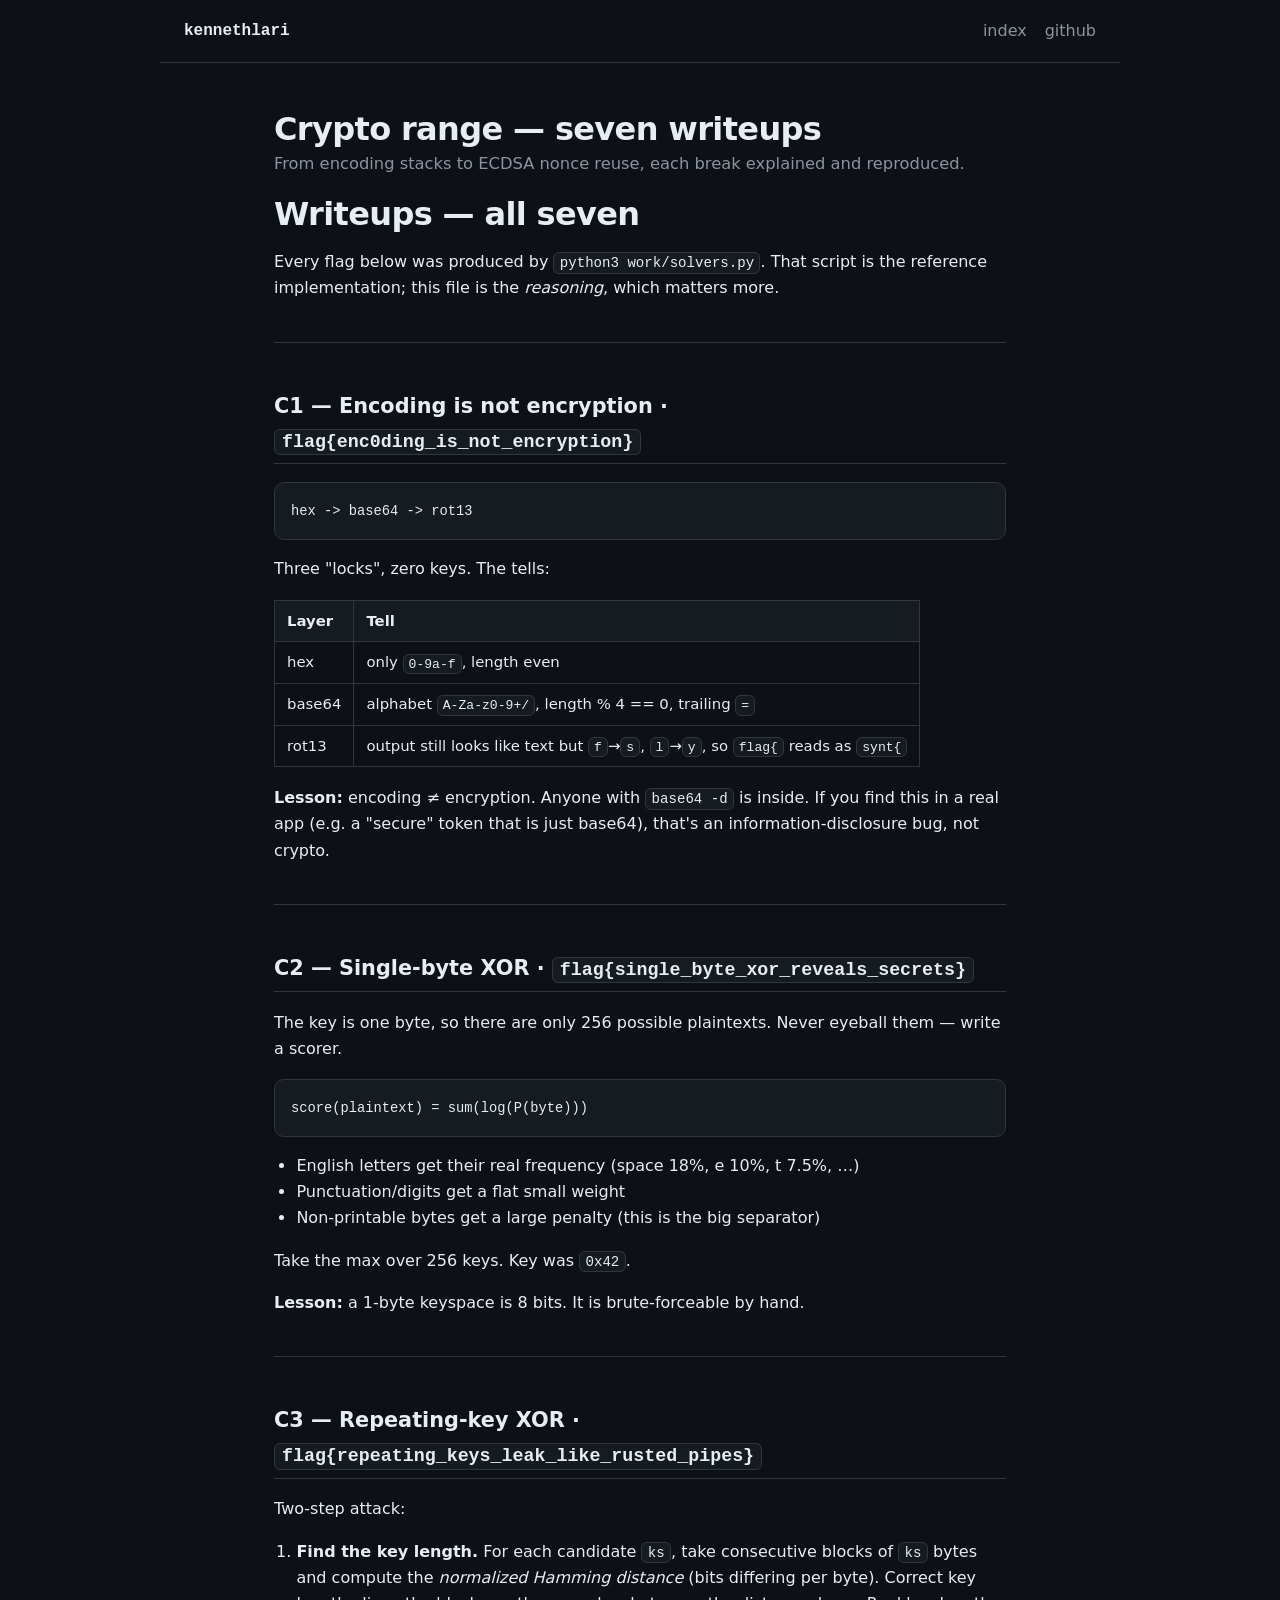
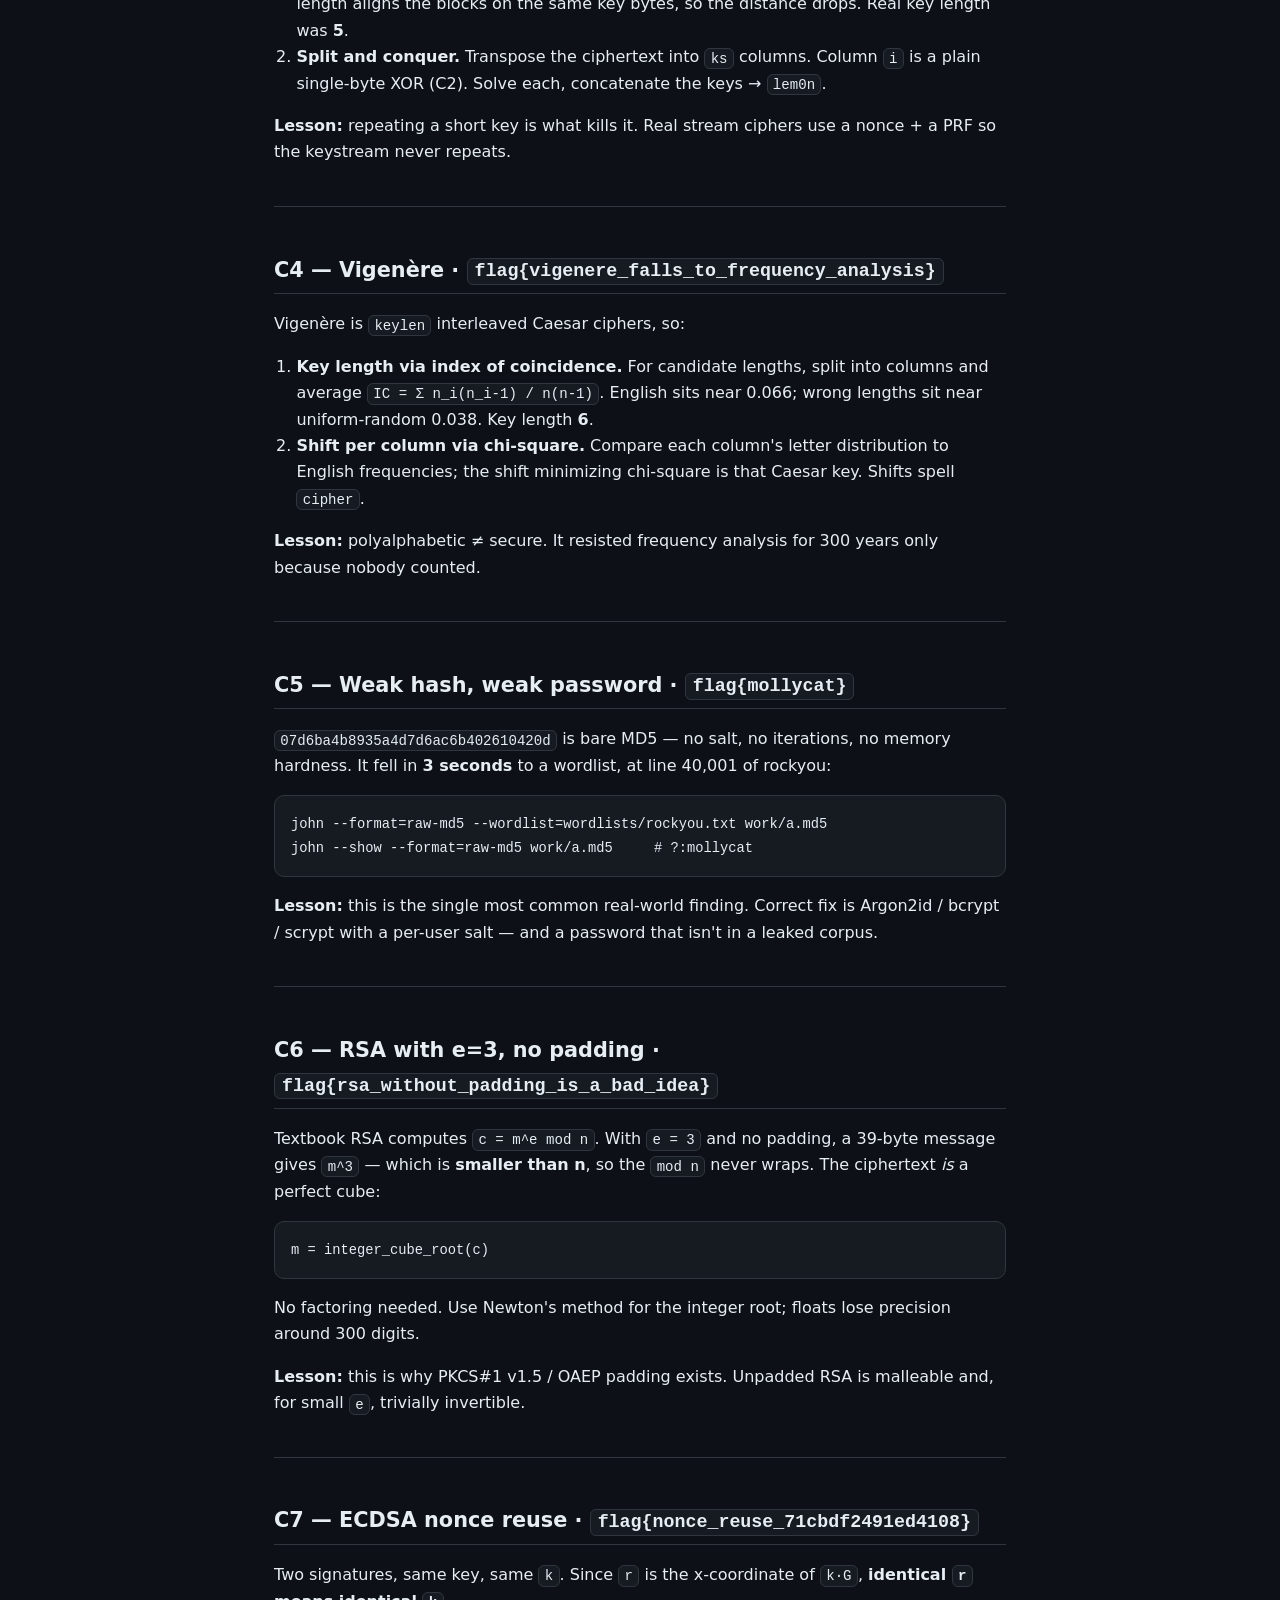
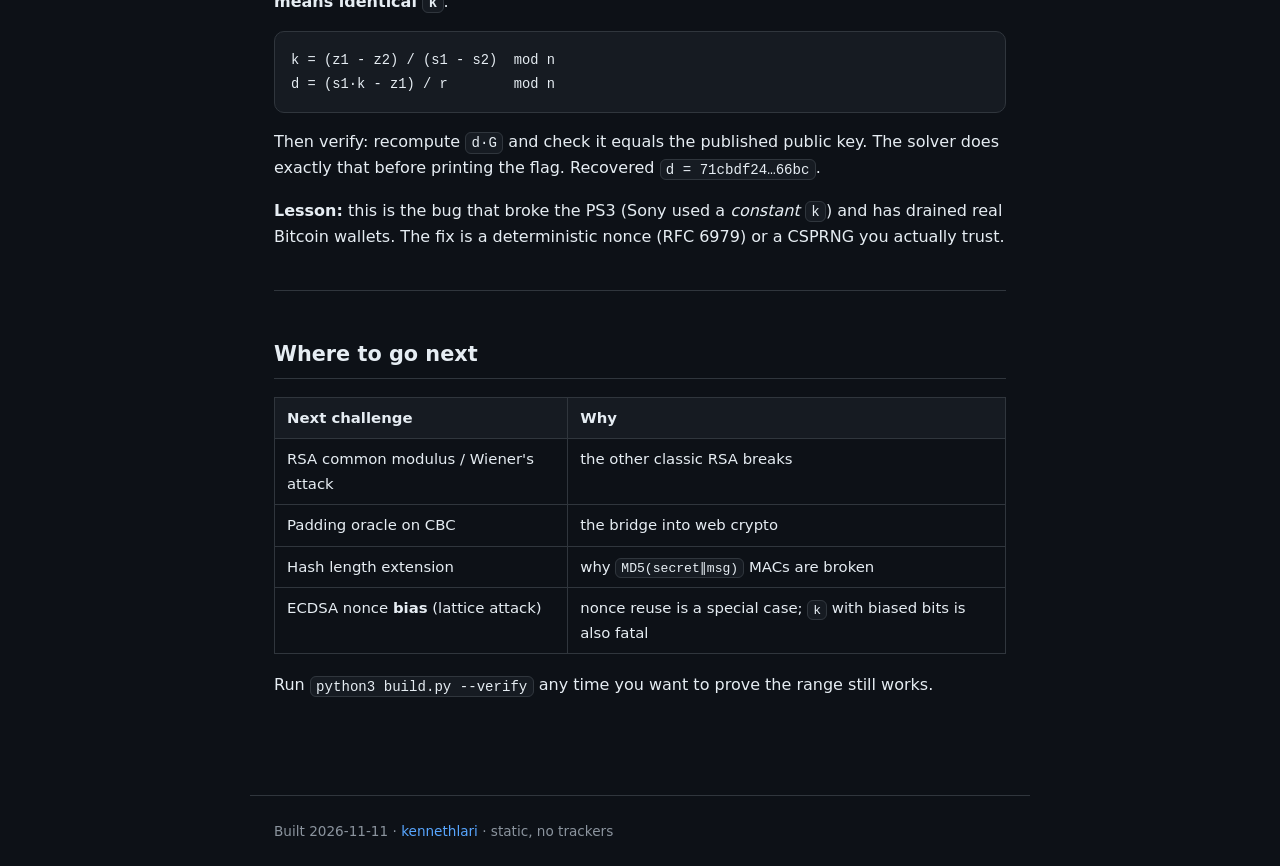
==== docs/crypto/index.html @ 3ff1f60e "static portfolio: vaultly engagement report + crypto writeups" ====
<!doctype html>
<html lang="en">
<head>
<meta charset="utf-8">
<meta name="viewport" content="width=device-width,initial-scale=1">
<title>Crypto range — seven writeups · kennethlari</title>
<meta name="description" content="From encoding stacks to ECDSA nonce reuse, each break explained and reproduced.">
<meta property="og:title" content="Crypto range — seven writeups">
<meta property="og:description" content="From encoding stacks to ECDSA nonce reuse, each break explained and reproduced.">
<link rel="stylesheet" href="../style.css">
</head>
<body>
<header class="site">
  <a class="brand" href="../index.html">kennethlari</a>
  <nav><a href="../index.html">index</a><a href="https://github.com/YOUR-USERNAME">github</a></nav>
</header>
<main class="wrap">
<h1>Crypto range — seven writeups</h1>
<p class="sub">From encoding stacks to ECDSA nonce reuse, each break explained and reproduced.</p>
<h1 id="writeups-all-seven">Writeups — all seven</h1>
<p>Every flag below was produced by <code>python3 work/solvers.py</code>. That script is the
reference implementation; this file is the <em>reasoning</em>, which matters more.</p>
<hr />
<h2 id="c1-encoding-is-not-encryption-flagenc0ding_is_not_encryption">C1 — Encoding is not encryption · <code>flag{enc0ding_is_not_encryption}</code></h2>
<pre><code>hex -&gt; base64 -&gt; rot13
</code></pre>
<p>Three "locks", zero keys. The tells:</p>
<table>
<thead>
<tr>
<th>Layer</th>
<th>Tell</th>
</tr>
</thead>
<tbody>
<tr>
<td>hex</td>
<td>only <code>0-9a-f</code>, length even</td>
</tr>
<tr>
<td>base64</td>
<td>alphabet <code>A-Za-z0-9+/</code>, length % 4 == 0, trailing <code>=</code></td>
</tr>
<tr>
<td>rot13</td>
<td>output still looks like text but <code>f</code>→<code>s</code>, <code>l</code>→<code>y</code>, so <code>flag{</code> reads as <code>synt{</code></td>
</tr>
</tbody>
</table>
<p><strong>Lesson:</strong> encoding ≠ encryption. Anyone with <code>base64 -d</code> is inside. If you
find this in a real app (e.g. a "secure" token that is just base64), that's an
information-disclosure bug, not crypto.</p>
<hr />
<h2 id="c2-single-byte-xor-flagsingle_byte_xor_reveals_secrets">C2 — Single-byte XOR · <code>flag{single_byte_xor_reveals_secrets}</code></h2>
<p>The key is one byte, so there are only 256 possible plaintexts. Never eyeball
them — write a scorer.</p>
<pre><code class="language-python">score(plaintext) = sum(log(P(byte)))
</code></pre>
<ul>
<li>English letters get their real frequency (space 18%, e 10%, t 7.5%, …)</li>
<li>Punctuation/digits get a flat small weight</li>
<li>Non-printable bytes get a large penalty (this is the big separator)</li>
</ul>
<p>Take the max over 256 keys. Key was <code>0x42</code>.</p>
<p><strong>Lesson:</strong> a 1-byte keyspace is 8 bits. It is brute-forceable by hand.</p>
<hr />
<h2 id="c3-repeating-key-xor-flagrepeating_keys_leak_like_rusted_pipes">C3 — Repeating-key XOR · <code>flag{repeating_keys_leak_like_rusted_pipes}</code></h2>
<p>Two-step attack:</p>
<ol>
<li><strong>Find the key length.</strong> For each candidate <code>ks</code>, take consecutive blocks of
   <code>ks</code> bytes and compute the <em>normalized Hamming distance</em> (bits differing per
   byte). Correct key length aligns the blocks on the same key bytes, so the
   distance drops. Real key length was <strong>5</strong>.</li>
<li><strong>Split and conquer.</strong> Transpose the ciphertext into <code>ks</code> columns. Column <code>i</code>
   is a plain single-byte XOR (C2). Solve each, concatenate the keys → <code>lem0n</code>.</li>
</ol>
<p><strong>Lesson:</strong> repeating a short key is what kills it. Real stream ciphers use a
nonce + a PRF so the keystream never repeats.</p>
<hr />
<h2 id="c4-vigenere-flagvigenere_falls_to_frequency_analysis">C4 — Vigenère · <code>flag{vigenere_falls_to_frequency_analysis}</code></h2>
<p>Vigenère is <code>keylen</code> interleaved Caesar ciphers, so:</p>
<ol>
<li><strong>Key length via index of coincidence.</strong> For candidate lengths, split into
   columns and average <code>IC = Σ n_i(n_i-1) / n(n-1)</code>. English sits near 0.066;
   wrong lengths sit near uniform-random 0.038. Key length <strong>6</strong>.</li>
<li><strong>Shift per column via chi-square.</strong> Compare each column's letter
   distribution to English frequencies; the shift minimizing chi-square is that
   Caesar key. Shifts spell <code>cipher</code>.</li>
</ol>
<p><strong>Lesson:</strong> polyalphabetic ≠ secure. It resisted frequency analysis for 300
years only because nobody counted.</p>
<hr />
<h2 id="c5-weak-hash-weak-password-flagmollycat">C5 — Weak hash, weak password · <code>flag{mollycat}</code></h2>
<p><code>07d6ba4b8935a4d7d6ac6b402610420d</code> is bare MD5 — no salt, no iterations, no
memory hardness. It fell in <strong>3 seconds</strong> to a wordlist, at line 40,001 of
rockyou:</p>
<pre><code class="language-bash">john --format=raw-md5 --wordlist=wordlists/rockyou.txt work/a.md5
john --show --format=raw-md5 work/a.md5     # ?:mollycat
</code></pre>
<p><strong>Lesson:</strong> this is the single most common real-world finding. Correct fix is
Argon2id / bcrypt / scrypt with a per-user salt — and a password that isn't in
a leaked corpus.</p>
<hr />
<h2 id="c6-rsa-with-e3-no-padding-flagrsa_without_padding_is_a_bad_idea">C6 — RSA with e=3, no padding · <code>flag{rsa_without_padding_is_a_bad_idea}</code></h2>
<p>Textbook RSA computes <code>c = m^e mod n</code>. With <code>e = 3</code> and no padding, a 39-byte
message gives <code>m^3</code> — which is <strong>smaller than n</strong>, so the <code>mod n</code> never wraps.
The ciphertext <em>is</em> a perfect cube:</p>
<pre><code>m = integer_cube_root(c)
</code></pre>
<p>No factoring needed. Use Newton's method for the integer root; floats lose
precision around 300 digits.</p>
<p><strong>Lesson:</strong> this is why PKCS#1 v1.5 / OAEP padding exists. Unpadded RSA is
malleable and, for small <code>e</code>, trivially invertible.</p>
<hr />
<h2 id="c7-ecdsa-nonce-reuse-flagnonce_reuse_71cbdf2491ed4108">C7 — ECDSA nonce reuse · <code>flag{nonce_reuse_71cbdf2491ed4108}</code></h2>
<p>Two signatures, same key, same <code>k</code>. Since <code>r</code> is the x-coordinate of <code>k·G</code>,
<strong>identical <code>r</code> means identical <code>k</code></strong>.</p>
<pre><code>k = (z1 - z2) / (s1 - s2)  mod n
d = (s1·k - z1) / r        mod n
</code></pre>
<p>Then verify: recompute <code>d·G</code> and check it equals the published public key. The
solver does exactly that before printing the flag. Recovered
<code>d = 71cbdf24…66bc</code>.</p>
<p><strong>Lesson:</strong> this is the bug that broke the PS3 (Sony used a <em>constant</em> <code>k</code>) and
has drained real Bitcoin wallets. The fix is a deterministic nonce
(RFC 6979) or a CSPRNG you actually trust.</p>
<hr />
<h2 id="where-to-go-next">Where to go next</h2>
<table>
<thead>
<tr>
<th>Next challenge</th>
<th>Why</th>
</tr>
</thead>
<tbody>
<tr>
<td>RSA common modulus / Wiener's attack</td>
<td>the other classic RSA breaks</td>
</tr>
<tr>
<td>Padding oracle on CBC</td>
<td>the bridge into web crypto</td>
</tr>
<tr>
<td>Hash length extension</td>
<td>why <code>MD5(secret‖msg)</code> MACs are broken</td>
</tr>
<tr>
<td>ECDSA nonce <strong>bias</strong> (lattice attack)</td>
<td>nonce reuse is a special case; <code>k</code> with biased bits is also fatal</td>
</tr>
</tbody>
</table>
<p>Run <code>python3 build.py --verify</code> any time you want to prove the range still works.</p>
</main>
<footer>Built 2026-11-11 · <a href="https://github.com/YOUR-USERNAME">kennethlari</a> · static, no trackers</footer>
</body>
</html>
---- docs/style.css ----
:root{--bg:#0d1117;--fg:#e6edf3;--dim:#8b949e;--line:#30363d;--acc:#58a6ff;--ok:#3fb950;--warn:#d29922;--bad:#f85149}
*{box-sizing:border-box}
html{color-scheme:dark}
body{margin:0;background:var(--bg);color:var(--fg);
 font:16px/1.65 ui-sans-serif,system-ui,-apple-system,"Segoe UI",Roboto,Helvetica,Arial,sans-serif}
a{color:var(--acc);text-decoration:none}a:hover{text-decoration:underline}
header.site{border-bottom:1px solid var(--line);padding:18px 24px;
 display:flex;justify-content:space-between;align-items:center;max-width:960px;margin:0 auto}
header.site .brand{font-family:ui-monospace,SFMono-Regular,Menlo,monospace;font-weight:600;color:var(--fg)}
header.site nav a{margin-left:18px;color:var(--dim)}
main.wrap{max-width:780px;margin:0 auto;padding:40px 24px 80px}
h1{font-size:2rem;line-height:1.2;margin:.2em 0 .1em;letter-spacing:-.02em}
h2{font-size:1.3rem;margin-top:2.2em;padding-bottom:.3em;border-bottom:1px solid var(--line)}
h3{font-size:1.05rem;margin-top:1.8em}
p.sub{color:var(--dim);margin-top:0;font-size:1.02rem}
code{font-family:ui-monospace,SFMono-Regular,Menlo,monospace;font-size:.88em;
 background:#161b22;border:1px solid var(--line);border-radius:6px;padding:.12em .38em}
pre{background:#161b22;border:1px solid var(--line);border-radius:10px;
 padding:16px;overflow:auto;line-height:1.5}
pre code{background:none;border:0;padding:0;font-size:.86em}
table{border-collapse:collapse;width:100%;margin:1.2em 0;font-size:.93em;display:block;overflow-x:auto}
th,td{border:1px solid var(--line);padding:8px 12px;text-align:left;vertical-align:top}
th{background:#161b22;font-weight:600}
blockquote{margin:1.2em 0;padding:.2em 1em;border-left:3px solid var(--acc);color:var(--dim);background:#11161d}
hr{border:0;border-top:1px solid var(--line);margin:2.5em 0}
ul,ol{padding-left:1.4em}
footer{max-width:780px;margin:0 auto;padding:24px;border-top:1px solid var(--line);
 color:var(--dim);font-size:.85rem}
.cards{display:grid;gap:16px;margin:2.5em 0}
.card{border:1px solid var(--line);border-radius:12px;padding:20px 22px;background:#11161d}
.card:hover{border-color:var(--acc)}
.card h3{margin:0 0 .3em;font-size:1.1rem}
.card p{margin:0;color:var(--dim);font-size:.93rem}
.card .tags{margin-top:.8em;font-size:.78rem;color:var(--dim);
 font-family:ui-monospace,SFMono-Regular,Menlo,monospace}
.kpis{display:flex;flex-wrap:wrap;gap:10px;margin:1.6em 0 0}
.kpi{border:1px solid var(--line);border-radius:999px;padding:5px 12px;font-size:.8rem;color:var(--dim)}
.kpi b{color:var(--fg);font-family:ui-monospace,SFMono-Regular,Menlo,monospace}
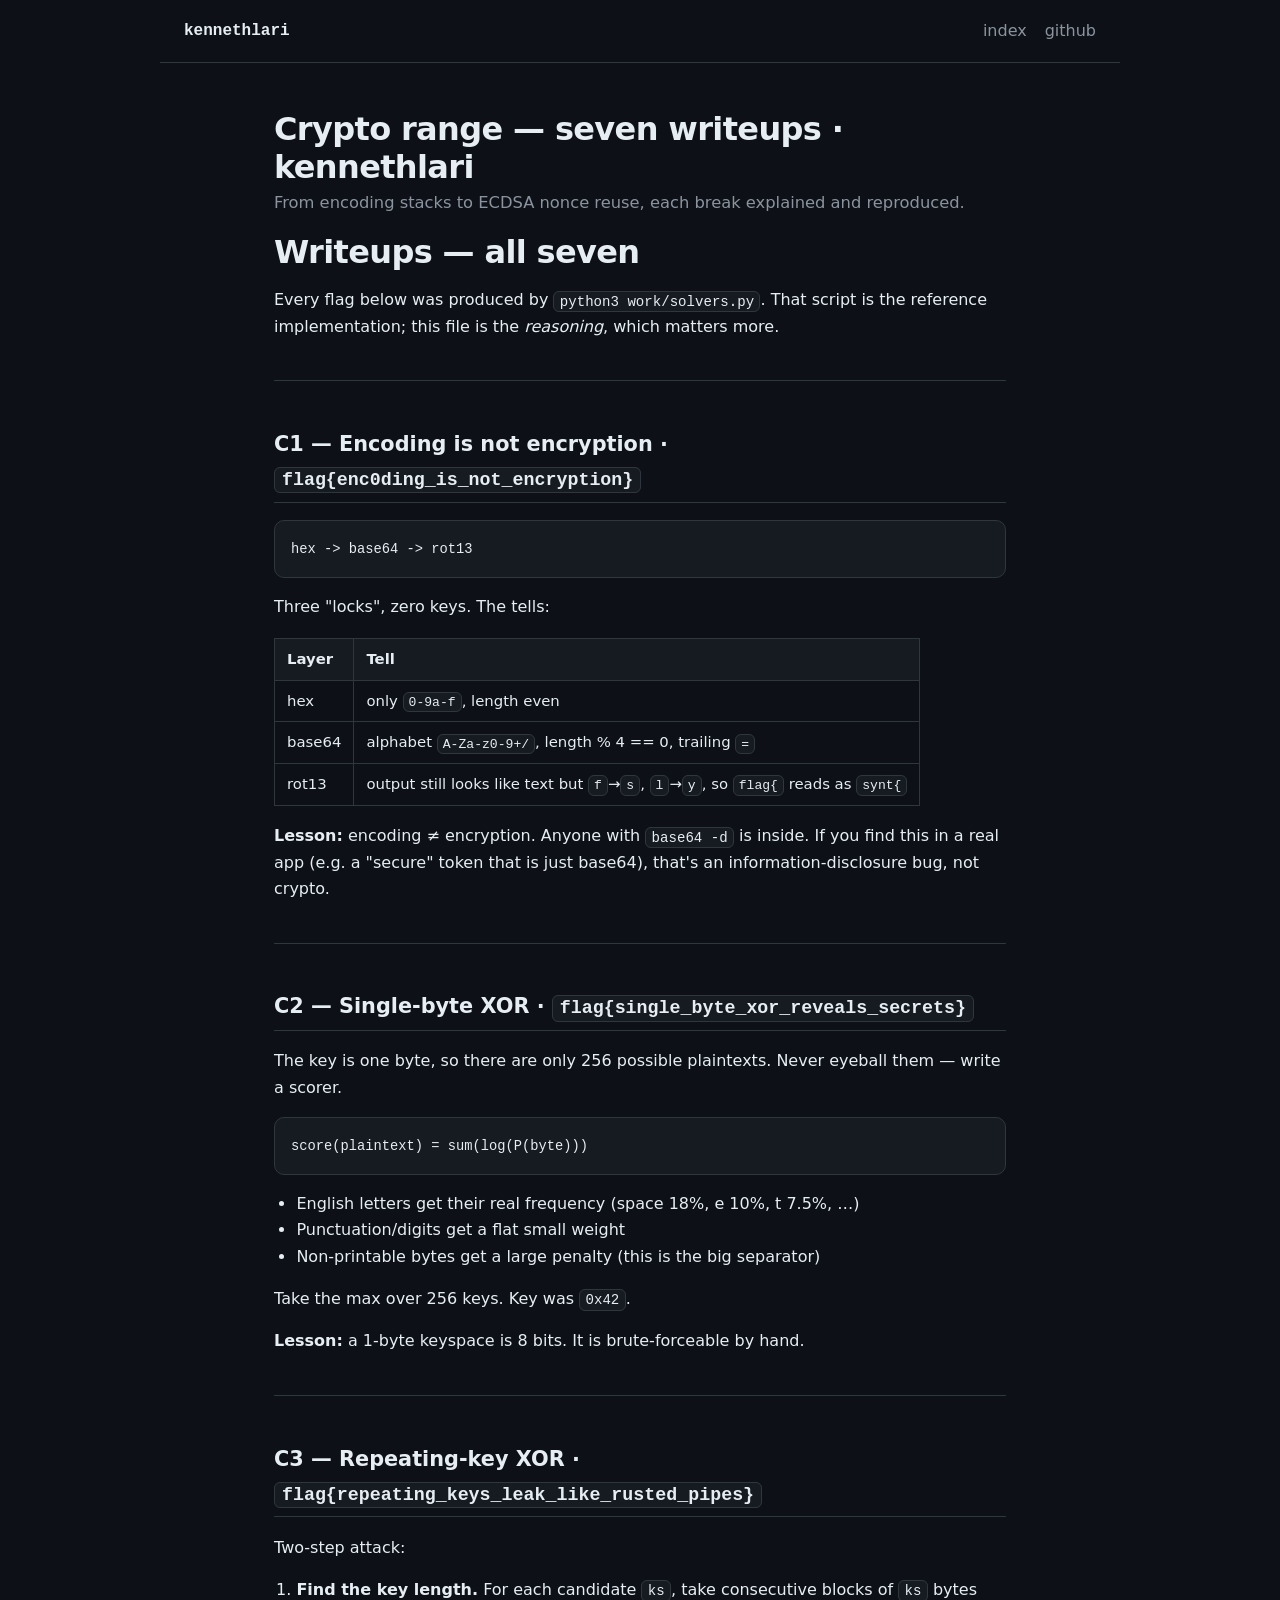
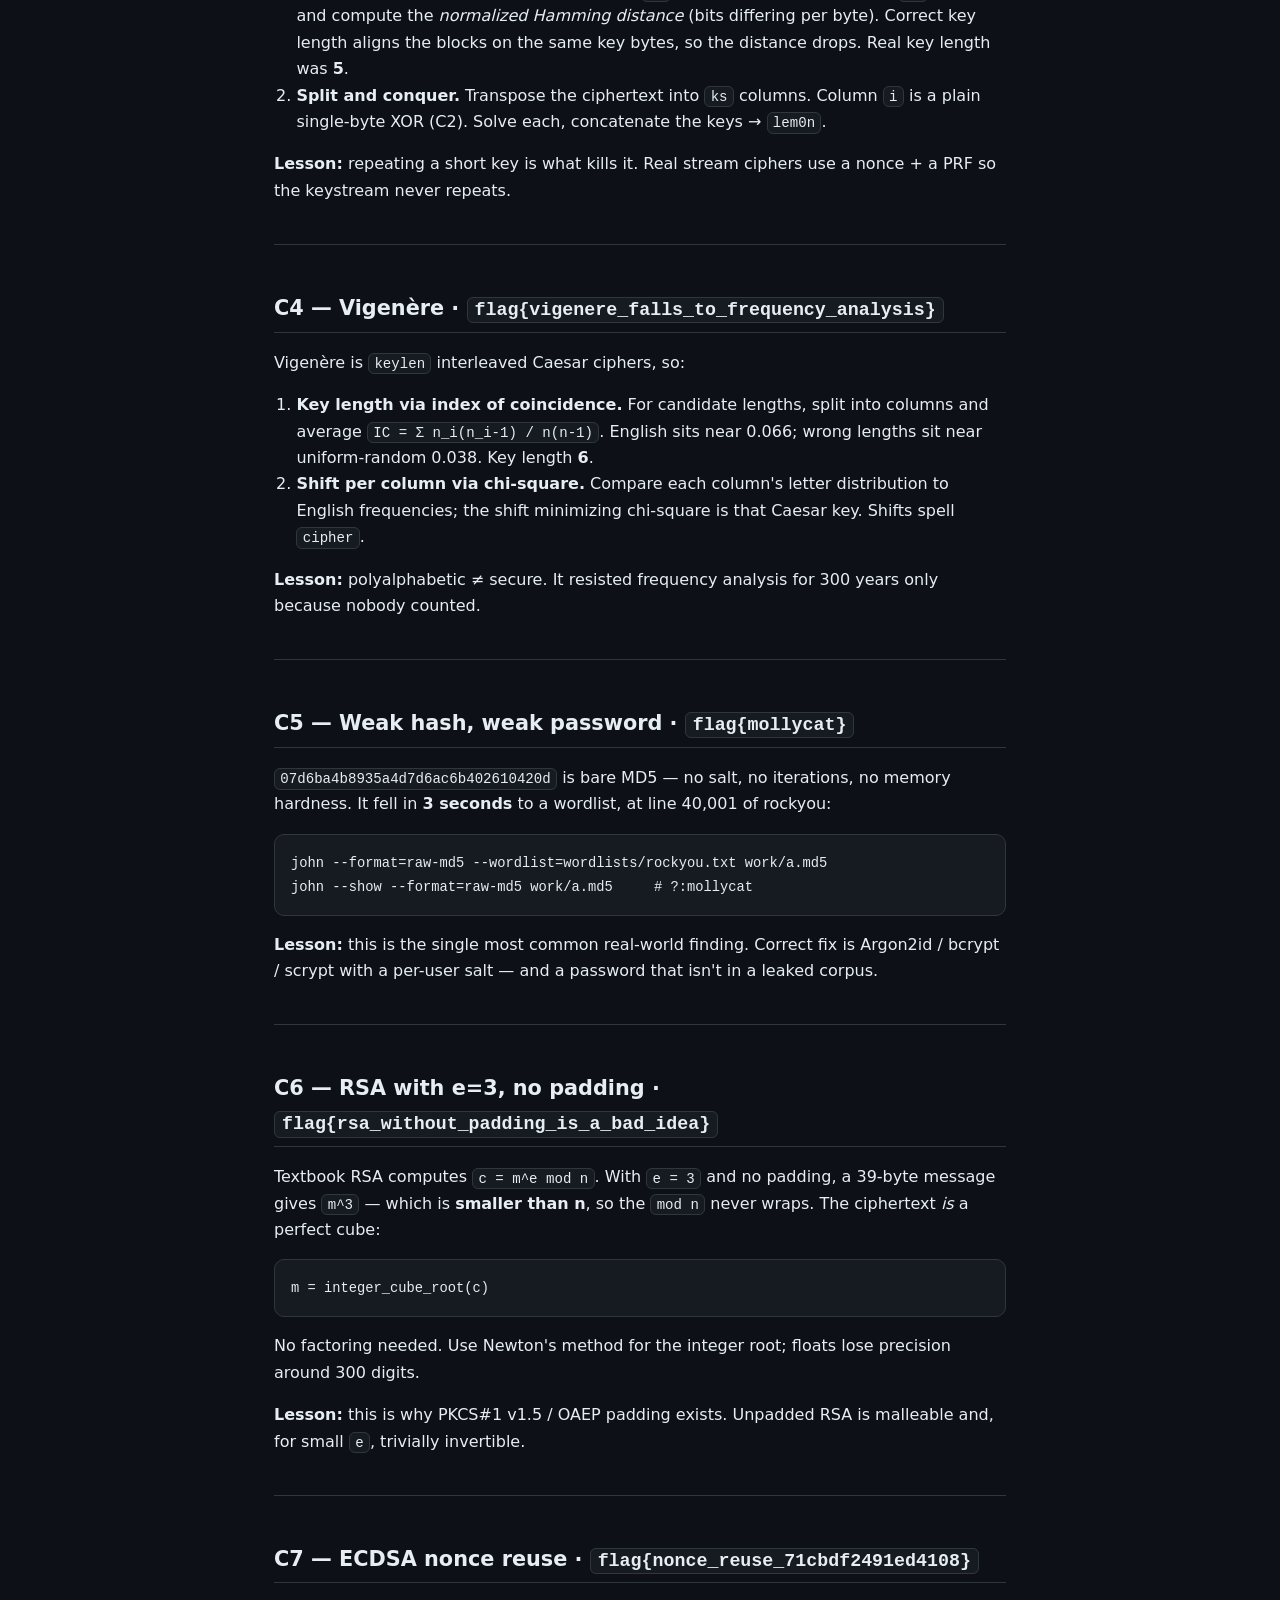
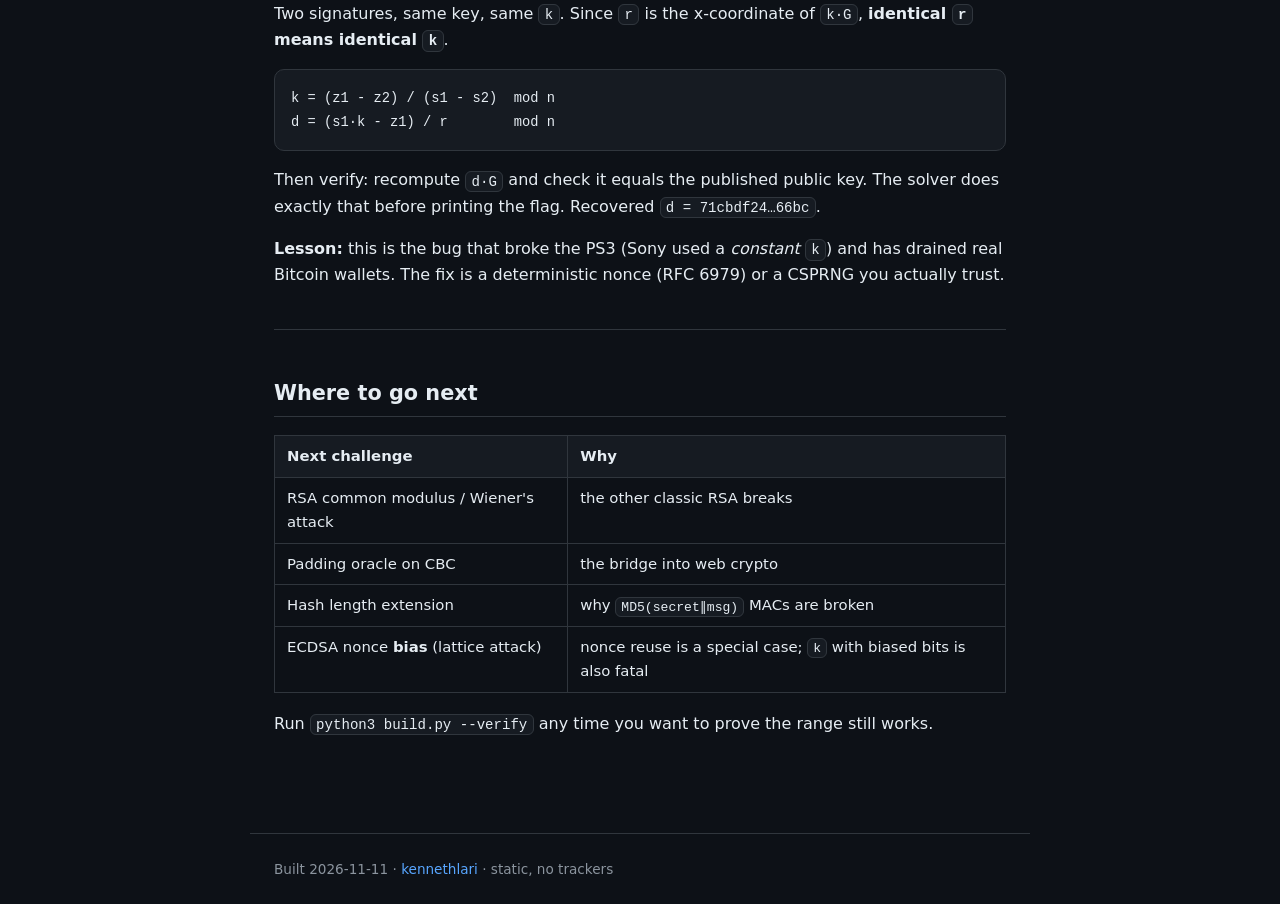
==== commit d95679fc: "fix duplicated page title" ====
--- a/docs/crypto/index.html
+++ b/docs/crypto/index.html
@@ -3,19 +3,19 @@
 <head>
 <meta charset="utf-8">
 <meta name="viewport" content="width=device-width,initial-scale=1">
-<title>Crypto range — seven writeups · kennethlari</title>
+<title>Crypto range — seven writeups · kennethlari · kennethlari</title>
 <meta name="description" content="From encoding stacks to ECDSA nonce reuse, each break explained and reproduced.">
-<meta property="og:title" content="Crypto range — seven writeups">
+<meta property="og:title" content="Crypto range — seven writeups · kennethlari">
 <meta property="og:description" content="From encoding stacks to ECDSA nonce reuse, each break explained and reproduced.">
 <link rel="stylesheet" href="../style.css">
 </head>
 <body>
 <header class="site">
   <a class="brand" href="../index.html">kennethlari</a>
-  <nav><a href="../index.html">index</a><a href="https://github.com/YOUR-USERNAME">github</a></nav>
+  <nav><a href="../index.html">index</a><a href="https://github.com/kenlari">github</a></nav>
 </header>
 <main class="wrap">
-<h1>Crypto range — seven writeups</h1>
+<h1>Crypto range — seven writeups · kennethlari</h1>
 <p class="sub">From encoding stacks to ECDSA nonce reuse, each break explained and reproduced.</p>
 <h1 id="writeups-all-seven">Writeups — all seven</h1>
 <p>Every flag below was produced by <code>python3 work/solvers.py</code>. That script is the
@@ -154,6 +154,6 @@
 </table>
 <p>Run <code>python3 build.py --verify</code> any time you want to prove the range still works.</p>
 </main>
-<footer>Built 2026-11-11 · <a href="https://github.com/YOUR-USERNAME">kennethlari</a> · static, no trackers</footer>
+<footer>Built 2026-11-11 · <a href="https://github.com/kenlari">kennethlari</a> · static, no trackers</footer>
 </body>
 </html>
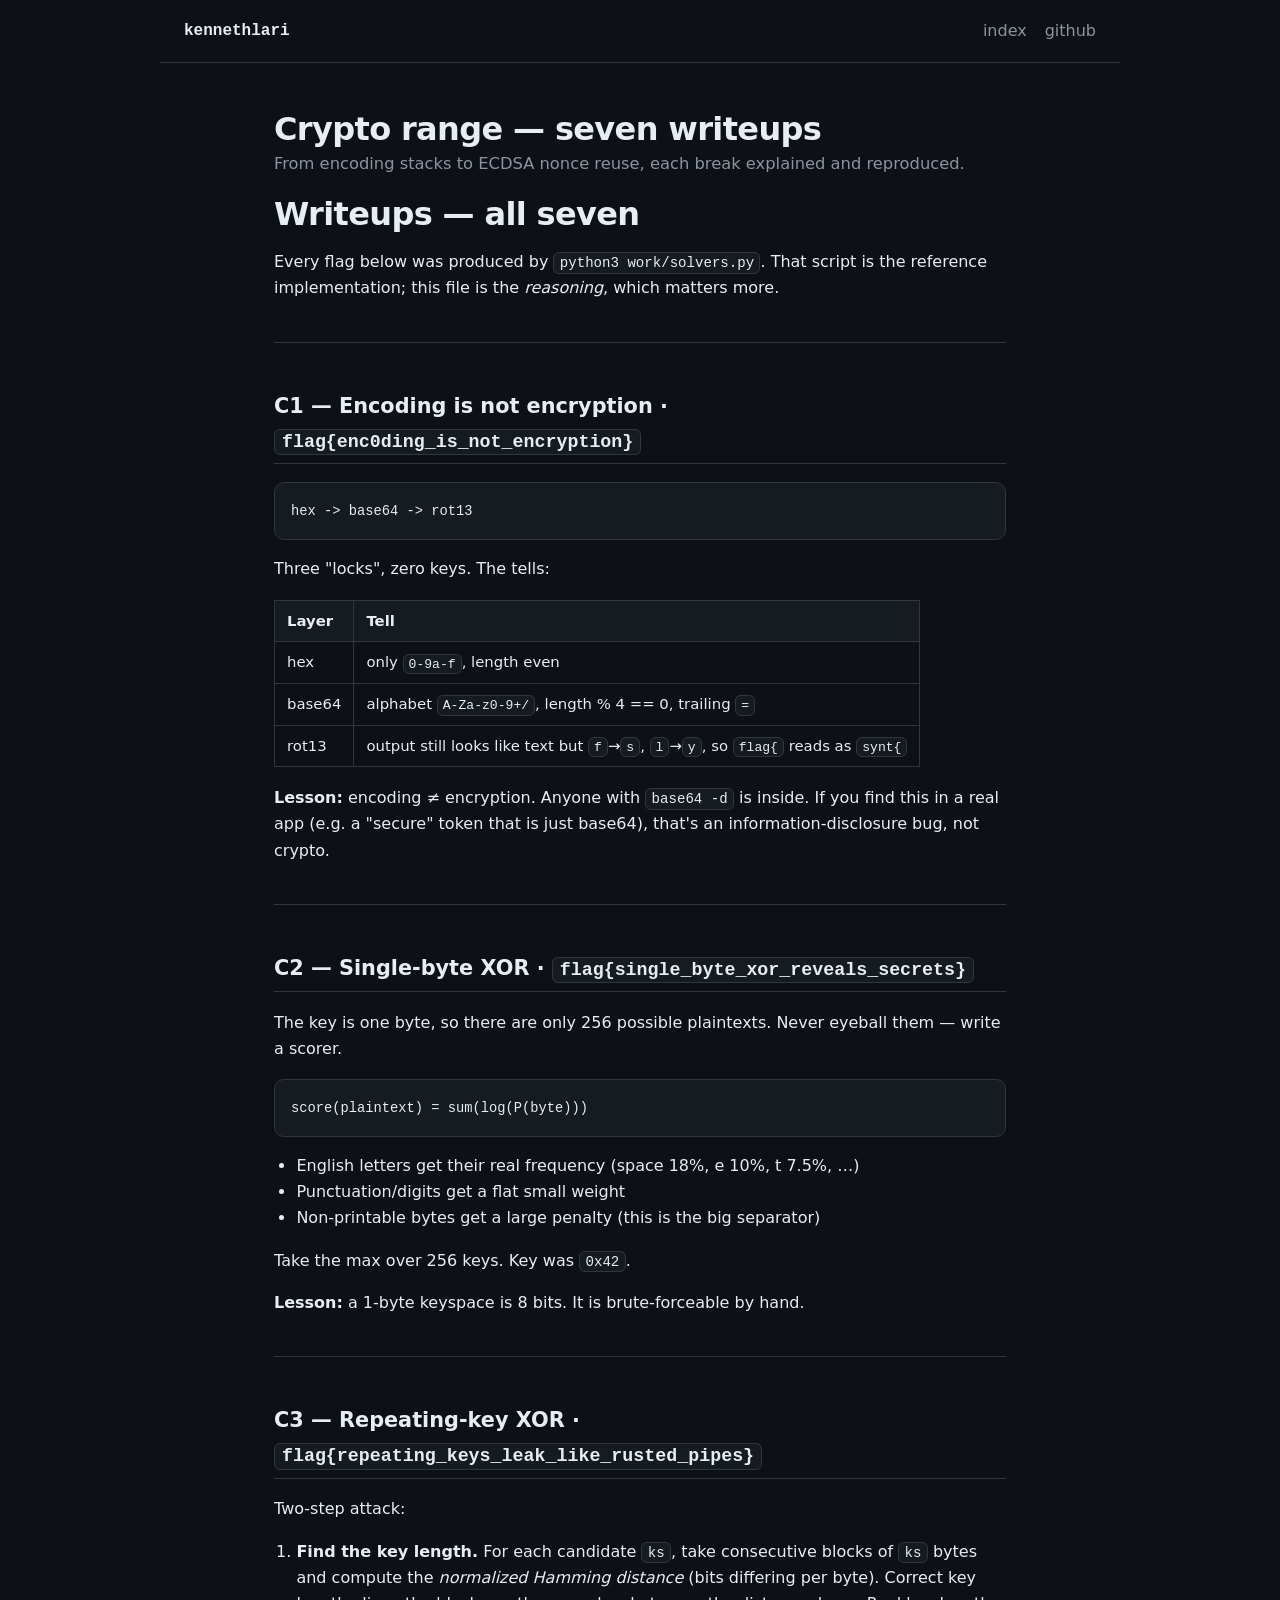
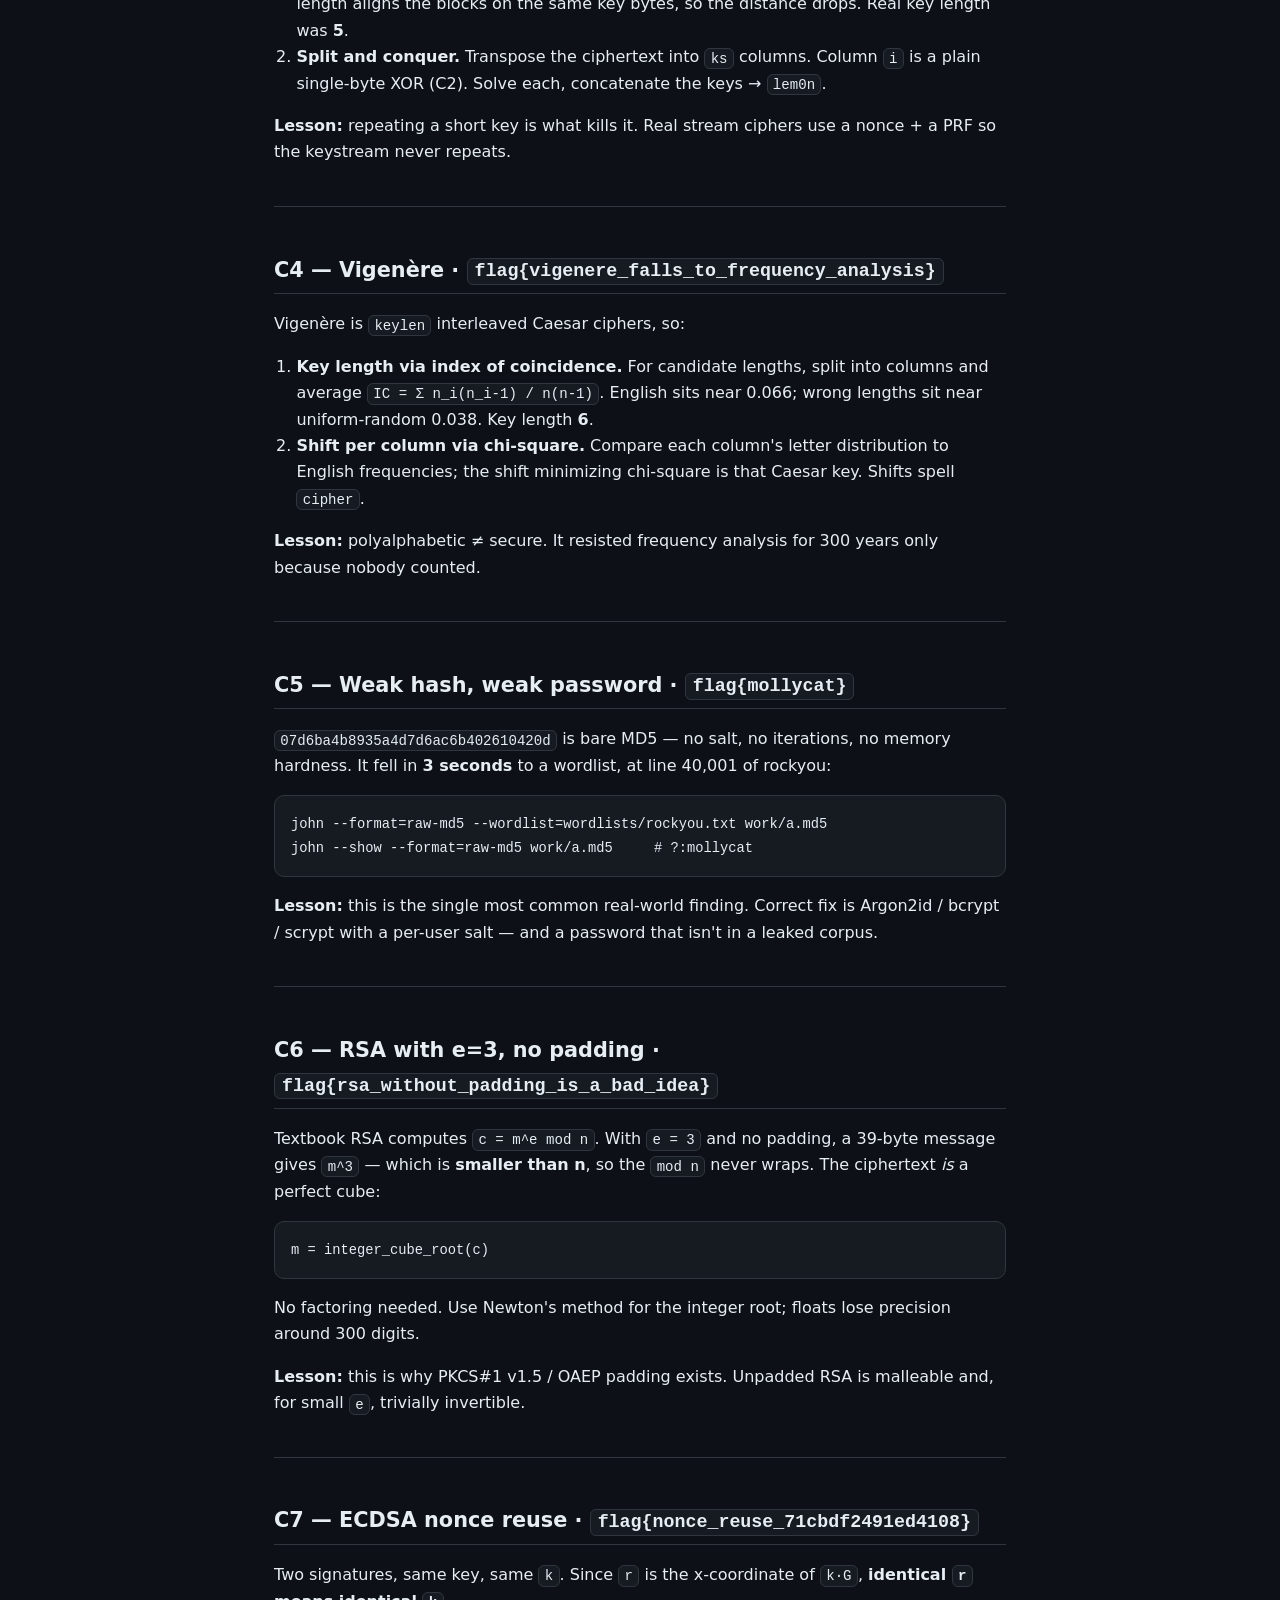
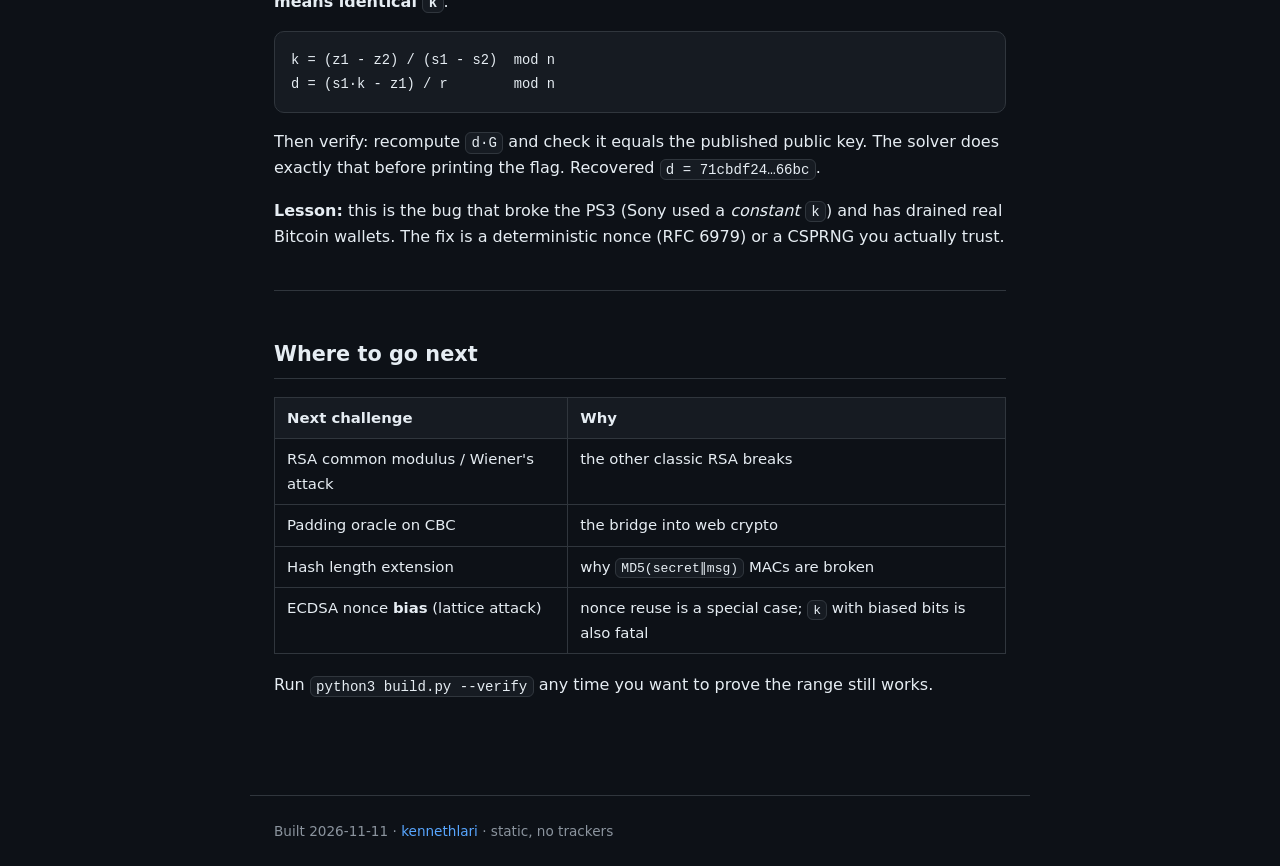
==== commit 716a04df: "fix title tag" ====
--- a/docs/crypto/index.html
+++ b/docs/crypto/index.html
@@ -3,9 +3,9 @@
 <head>
 <meta charset="utf-8">
 <meta name="viewport" content="width=device-width,initial-scale=1">
-<title>Crypto range — seven writeups · kennethlari · kennethlari</title>
+<title>Crypto range — seven writeups · kennethlari</title>
 <meta name="description" content="From encoding stacks to ECDSA nonce reuse, each break explained and reproduced.">
-<meta property="og:title" content="Crypto range — seven writeups · kennethlari">
+<meta property="og:title" content="Crypto range — seven writeups">
 <meta property="og:description" content="From encoding stacks to ECDSA nonce reuse, each break explained and reproduced.">
 <link rel="stylesheet" href="../style.css">
 </head>
@@ -15,7 +15,7 @@
   <nav><a href="../index.html">index</a><a href="https://github.com/kenlari">github</a></nav>
 </header>
 <main class="wrap">
-<h1>Crypto range — seven writeups · kennethlari</h1>
+<h1>Crypto range — seven writeups</h1>
 <p class="sub">From encoding stacks to ECDSA nonce reuse, each break explained and reproduced.</p>
 <h1 id="writeups-all-seven">Writeups — all seven</h1>
 <p>Every flag below was produced by <code>python3 work/solvers.py</code>. That script is the
